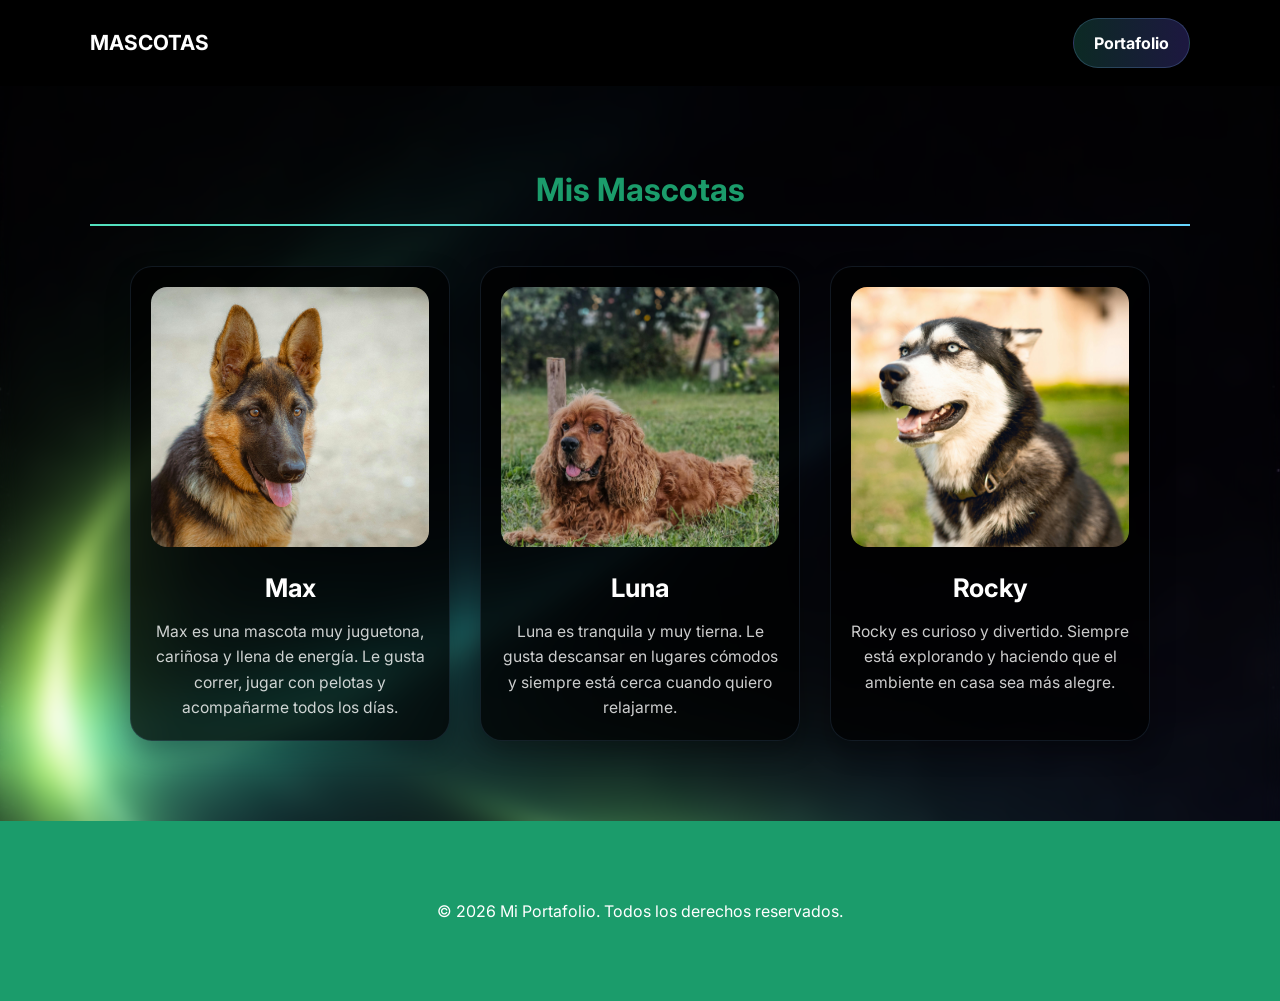
==== mascotas.html @ 23755d36 "my first portafolio" ====
<!doctype html>
<html lang="es">
  <head>
    <meta charset="UTF-8" />
    <meta name="viewport" content="width=device-width, initial-scale=1.0" />
    <title>Mis Mascotas</title>
    <link rel="stylesheet" href="style.css" />
    <link rel="preconnect" href="https://fonts.googleapis.com" />
    <link rel="preconnect" href="https://fonts.gstatic.com" crossorigin />
    <link
      href="https://fonts.googleapis.com/css2?family=Inter:ital,opsz,wght@0,14..32,100..900;1,14..32,100..900&display=swap"
      rel="stylesheet"
    />
  </head>
  <body>
    <header>
      <div class="container navbar">
        <div class="logo">MASCOTAS</div>

        <a href="index.html" class="btn btn-primary">Portafolio</a>
      </div>
    </header>

    <main>
      <section class="hero-pets">
        <div class="container">
          <div class="section-title">
            <h2>Mis Mascotas</h2>
            <hr class="linea" />
          </div>

          <div class="pets-gallery">
            <article class="pet-card">
              <img src="pet02.jpg" alt="Foto de Max" class="pet-image" />
              <h3>Max</h3>
              <p>
                Max es una mascota muy juguetona, cariñosa y llena de energía.
                Le gusta correr, jugar con pelotas y acompañarme todos los días.
              </p>
            </article>

            <article class="pet-card">
              <img src="pet01.jpg" alt="Foto de Luna" class="pet-image" />
              <h3>Luna</h3>
              <p>
                Luna es tranquila y muy tierna. Le gusta descansar en lugares
                cómodos y siempre está cerca cuando quiero relajarme.
              </p>
            </article>

            <article class="pet-card">
              <img src="pet03.jpg" alt="Foto de Rocky" class="pet-image" />
              <h3>Rocky</h3>
              <p>
                Rocky es curioso y divertido. Siempre está explorando y haciendo
                que el ambiente en casa sea más alegre.
              </p>
            </article>
          </div>
        </div>
      </section>
    </main>

    <footer class="pie">
      <p>&copy; 2026 Mi Portafolio. Todos los derechos reservados.</p>
    </footer>
  </body>
</html>
---- style.css ----
* {
  margin: 0;
  padding: 0;
  box-sizing: border-box;
}

html {
  scroll-behavior: smooth;
}

body {
  font-family: Arial, sans-serif;
  background-image: url("fondo-portafolio1.png");
  background-position: center;
  background-size: cover;
  background-repeat: no-repeat;
  background-attachment: fixed;
  backdrop-filter: blur(10px);
  font-family: "Inter", sans-serif;
  line-height: 1.5;
  color: white;
}

.container {
  width: min(1100px, 90%);
  margin: 0 auto;
}

/* Content Header*/

header {
  background: rgb(0, 0, 0);
  position: sticky;
  top: 0;
  z-index: 1000;
}

.navbar {
  display: flex;
  justify-content: space-between;
  align-items: center;
  padding: 18px 0;
}

.logo {
  font-size: 1.3rem;
  font-weight: bold;
}

.menu {
  display: flex;
  gap: 20px;
  align-items: center;
}

.menu {
  list-style: none;
  display: inline-block;
}

.menu a {
  position: relative;
  padding: 18px;
  color: #ffffffd6;
  text-decoration: none;
  font-size: 15px;
  font-weight: 500;
  transition: color 0.25s ease;
  white-space: nowrap;
}
.menu a::after {
  content: "";
  width: 0%;
  height: 2px;
  position: absolute;
  bottom: 0;
  left: 50%;
  background: linear-gradient(90deg, #53e0bd, #67d6ff);
  transition: all 0.4s ease;
}

.menu a:hover::after {
  width: 100%;
  left: 0;
}
.menu a:hover {
  color: white;
}

.btn {
  display: inline-flex;
  align-items: center;
  justify-content: center;
  padding: 12px 20px;
  border-radius: 999px;
  font-weight: bold;
  transition: 0.3s ease;
  text-decoration: none;
  color: inherit;
}

.btn-primary {
  border: 1px solid #81baff38;
  background: linear-gradient(90deg, #41e6c62e, #725eff40);
  backdrop-filter: blur(10px);
}

/* Content Section principal*/

.hero {
  padding: 140px 0;
}

.hero-content {
  display: grid;
  grid-template-columns: 1.2fr 1fr;
  gap: 40px;
  align-items: center;
}

.title-principal {
  font-size: 3rem;
}

.texto {
  background: linear-gradient(to right, #53e0bd, #67d6ff);
  -webkit-background-clip: text;
  background-clip: text;
  -webkit-text-fill-color: transparent;
  color: transparent;
  font-weight: bold;
  font-size: 3rem;
}

.btn-secondary {
  min-height: 58px;
  padding: 0 26px;
  border-radius: 999px;
  font-size: 18px;
  font-weight: 600;
  color: white;
  background: linear-gradient(90deg, #4ce0c0 0%, #6f7dff 100%);
}

.hero-buttons {
  display: flex;
  gap: 15px;
  flex-wrap: wrap;
  margin-top: 20px;
}

.hero-image {
  width: 100%;
  display: flex;
  align-items: center;
  justify-content: center;
}

.hero-image img {
  width: 100%;
  height: auto;
  transition: transform 0.3s ease-in-out;
  filter: drop-shadow(0px 10px 10px rgba(0, 0, 0, 2));
}
.hero-image img:hover {
  transform: scale(1.2);
}

/* Content Section About Me*/

.features {
  background-color: black;
  padding: 140px 0;
}

.section-title {
  text-align: center;
  margin-bottom: 40px;
  color: #1b9c6b;
}

.section-title h2 {
  font-size: 2rem;
  margin-bottom: 10px;
}

.linea {
  border: none;
  height: 2px;
  background: linear-gradient(90deg, #53e0bd, #67d6ff);
  width: 100%;
}

.features-grid {
  padding: 100px 0;
  display: grid;
  grid-template-columns: repeat(2, 1fr);
  gap: 20px;
}

.content-left {
  display: flex;
  justify-content: center;
}

.content-right {
  align-content: center;
}

.title-about-conten {
  font-size: 2rem;
}

.name {
  background: linear-gradient(to right, #53e0bd, #67d6ff);
  -webkit-background-clip: text;
  background-clip: text;
  -webkit-text-fill-color: transparent;
  color: transparent;
  font-weight: bold;
  font-size: 2rem;
}

/* Content Section Projects*/

.section-projects {
  padding: 140px 0;
}

.project-showcase {
  display: grid;
  grid-template-columns: 1fr 1fr;
  gap: 20px;
  margin: 100px 0;
  min-height: 580px;
  border-radius: 28px;
  overflow: hidden;
  background: linear-gradient(90deg, #111111 0%, #1a1a1f 45%, #2a2f39 100%);
  box-shadow: 0 18px 45px rgba(0, 0, 0, 0.35);
}

.project-info {
  padding: 50px 45px 50px 45px;
  display: flex;
  flex-direction: column;
  justify-content: center;
}

.project-tags {
  margin-bottom: 28px;
}

.project-tags span {
  border: 1px solid rgba(255, 255, 255, 0.35);
  color: rgba(255, 255, 255, 0.85);
  border-radius: 999px;
  padding: 8px 14px;
  font-size: 14px;
}

.project-info h3 {
  font-size: 2rem;
  line-height: 1;
  margin-bottom: 28px;
}

.project-description {
  font-size: 1rem;
  line-height: 1.8;
  color: rgba(255, 255, 255, 0.76);
  margin-bottom: 48px;
  max-width: 520px;
}

.project-data {
  display: flex;
  gap: 70px;
  margin-bottom: 55px;
}

.project-data small {
  color: rgba(255, 255, 255, 0.55);
  font-size: 1rem;
  margin-bottom: 10px;
}

.project-data p {
  font-size: 1rem;
  font-weight: 500;
}

.btn-case {
  display: inline-flex;
  align-items: center;
  justify-content: center;
  width: fit-content;
  min-height: 58px;
  padding: 0 34px;
  border-radius: 999px;
  text-decoration: none;
  font-size: 1.4rem;
  font-weight: 700;
  color: white;
  background: #53e0bd;
}

.project-image {
  align-content: center;
  display: flex;
  justify-content: center;
  padding: 14px;
}

.project-image img {
  width: 100%;
  object-fit: cover;
  border-radius: 22px;
}

/* Content Section Contact*/

.contact-section {
  padding: 140px 0;
  background-color: black;
}

.container-contact {
  max-width: 750px;
  margin: 80px auto 0;
  padding: 40px;
  border-radius: 28px;
  background: linear-gradient(90deg, #111111 0%, #1a1a1f);
  box-shadow: 0 18px 45px rgba(0, 0, 0, 0.35);
}

.contact-form {
  display: flex;
  flex-direction: column;

  gap: 24px;
}

.form-group {
  display: flex;
  flex-direction: column;
  gap: 10px;
}

.form-group label {
  font-size: 1rem;
  font-weight: 600;
  color: #ffffffd6;
}

.form-group input,
.form-group textarea {
  width: 100%;
  padding: 16px 18px;
  border: 1px solid #81baff38;
  border-radius: 16px;
  background: rgba(255, 255, 255, 0.04);
  color: white;
  font-size: 1rem;
  outline: none;
  transition: 0.3s ease;
}

.form-group textarea {
  resize: vertical;
  min-height: 160px;
}

.contact-form button {
  width: 190px;
  cursor: pointer;
}

/* Content Page pets*/

.hero-pets {
  padding: 80px 0;
}

.pets-gallery {
  display: flex;
  flex-wrap: wrap;
  justify-content: center;
  gap: 30px;
}

.pet-card {
  width: 320px;
  background: rgba(0, 0, 0, 0.7);
  border: 1px solid rgba(129, 186, 255, 0.12);
  border-radius: 22px;
  padding: 20px;
  text-align: center;
  backdrop-filter: blur(8px);
  box-shadow: 0 10px 25px rgba(0, 0, 0, 0.25);
}

.pet-card img {
  width: 100%;
  height: 260px;
  object-fit: cover;
  border-radius: 16px;
  margin-bottom: 16px;
}

.pet-card h3 {
  font-size: 1.6rem;
  margin-bottom: 12px;
}

.pet-card p {
  color: rgba(255, 255, 255, 0.8);
  line-height: 1.6;
  font-size: 0.98rem;
}

/* Content Footer*/

.pie {
  background-color: #1b9c6b;
  display: flex;
  height: 180px;
  align-items: center;
  justify-content: center;
  color: #ffffff;
}

@media (max-width: 900px) {
  .hero-content {
    grid-template-columns: 1fr;
  }

  .content-left {
    order: 2;
  }

  .content-right {
    order: 1;
  }

  .features-grid {
    grid-template-columns: 1fr;
  }
  .project-showcase {
    grid-template-columns: 1fr;
  }
  .project-info {
    order: 2;
  }
  .project-image {
    order: 1;
  }
}

@media (max-width: 600px) {
  .navbar {
    flex-direction: column;
    gap: 15px;
  }

  .menu {
    flex-wrap: wrap;
    justify-content: center;
  }

  .features-grid {
    grid-template-columns: 1fr;
  }

  .hero-text h1 {
    font-size: 2rem;
  }

  .hero-buttons {
    flex-direction: column;
  }

  .btn {
    width: 100%;
  }
  .contact-box {
    padding: 25px;
    margin-top: 50px;
  }

  .contact-form button {
    align-self: stretch;
  }
}
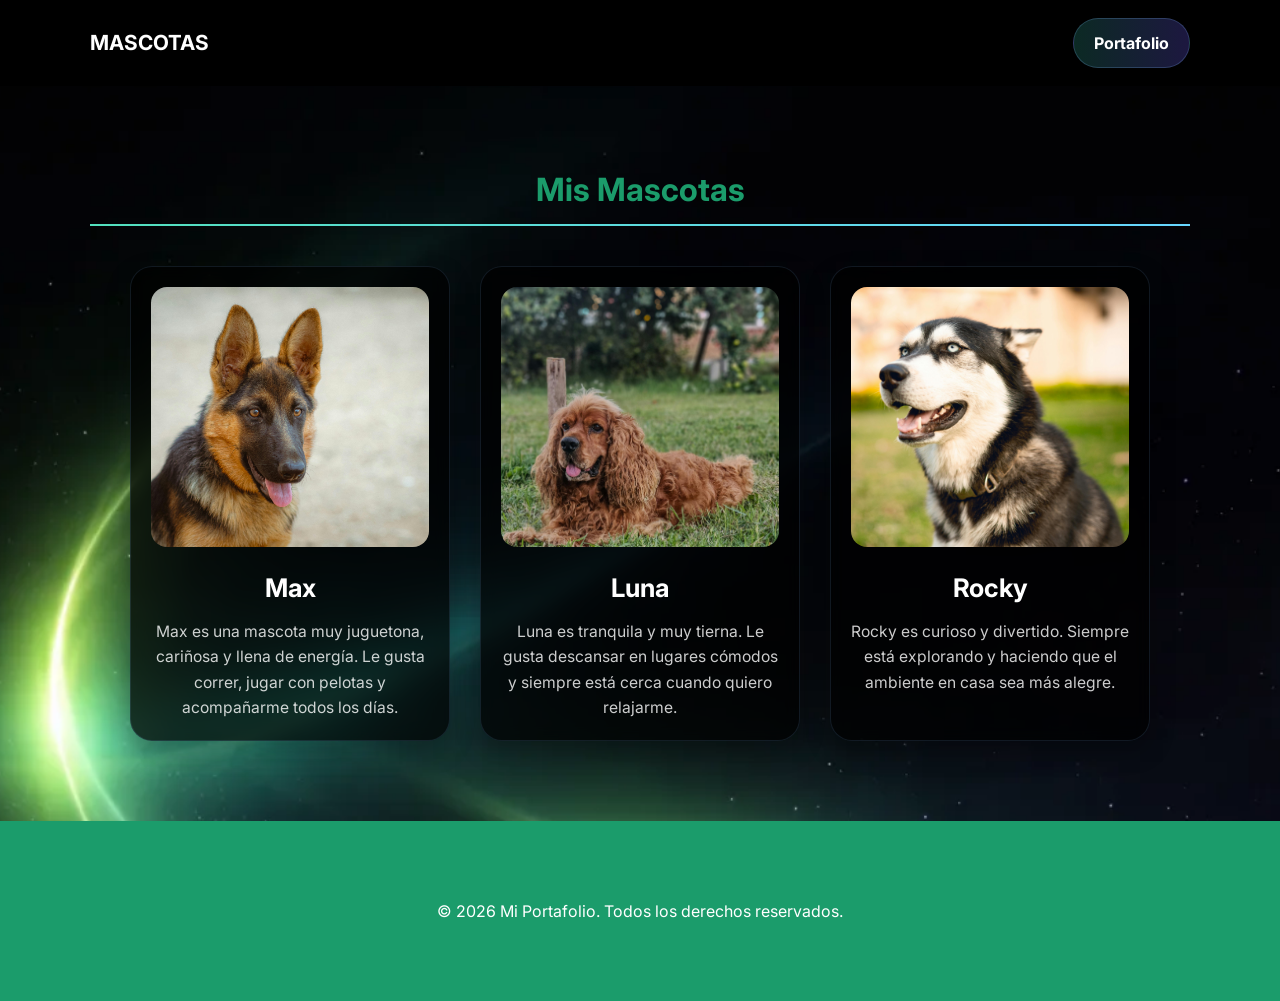
==== commit a5b6a661: "update portafolio fon" ====
--- a/mascotas.html
+++ b/mascotas.html
@@ -13,6 +13,7 @@
     />
   </head>
   <body>
+    <div class="bg-fixed"></div>
     <header>
       <div class="container navbar">
         <div class="logo">MASCOTAS</div>
--- a/style.css
+++ b/style.css
@@ -9,16 +9,22 @@
 }
 
 body {
-  font-family: Arial, sans-serif;
-  background-image: url("fondo-portafolio1.png");
+  font-family: "Inter", sans-serif;
+  line-height: 1.5;
+  color: white;
+  background: black;
+  position: relative;
+}
+
+.bg-fixed {
+  position: fixed;
+  inset: 0;
+  background-image: url("fondo-portafolio1.webp");
+  backdrop-filter: blur(10px);
   background-position: center;
   background-size: cover;
   background-repeat: no-repeat;
-  background-attachment: fixed;
-  backdrop-filter: blur(10px);
-  font-family: "Inter", sans-serif;
-  line-height: 1.5;
-  color: white;
+  z-index: -1;
 }
 
 .container {
@@ -29,7 +35,7 @@
 /* Content Header*/
 
 header {
-  background: rgb(0, 0, 0);
+  background: #000000;
   position: sticky;
   top: 0;
   z-index: 1000;
@@ -47,15 +53,27 @@
   font-weight: bold;
 }
 
+.close-menu {
+  display: none;
+  flex-direction: column;
+  gap: 4px;
+  background: none;
+  border: none;
+  padding: 4px;
+  cursor: pointer;
+}
+.close-menu span {
+  width: 25px;
+  height: 3px;
+  margin-top: 4px;
+  background-color: white;
+  display: block;
+}
 .menu {
   display: flex;
   gap: 20px;
   align-items: center;
-}
-
-.menu {
   list-style: none;
-  display: inline-block;
 }
 
 .menu a {
@@ -161,9 +179,6 @@
   height: auto;
   transition: transform 0.3s ease-in-out;
   filter: drop-shadow(0px 10px 10px rgba(0, 0, 0, 2));
-}
-.hero-image img:hover {
-  transform: scale(1.2);
 }
 
 /* Content Section About Me*/
@@ -457,14 +472,43 @@
 }
 
 @media (max-width: 600px) {
-  .navbar {
+  .menu {
+    display: flex;
+
     flex-direction: column;
-    gap: 15px;
-  }
-
-  .menu {
-    flex-wrap: wrap;
-    justify-content: center;
+    position: absolute;
+    width: 100%;
+    top: 100%;
+    left: 0;
+    z-index: 10;
+    height: 0;
+    overflow: hidden;
+    transition: all 0.5s ease-in-out;
+  }
+  .active {
+    height: 100vh;
+  }
+  .btn-mascota {
+    display: none;
+  }
+  .menu::after {
+    content: "";
+    z-index: -1;
+    left: 0;
+    position: absolute;
+    width: 100%;
+    height: 100%;
+    background-color: #000000ce;
+    backdrop-filter: blur(5px);
+  }
+  .close-menu {
+    display: block;
+    padding: 10px;
+  }
+
+  .menu a {
+    font-size: 20px;
+    color: white;
   }
 
   .features-grid {
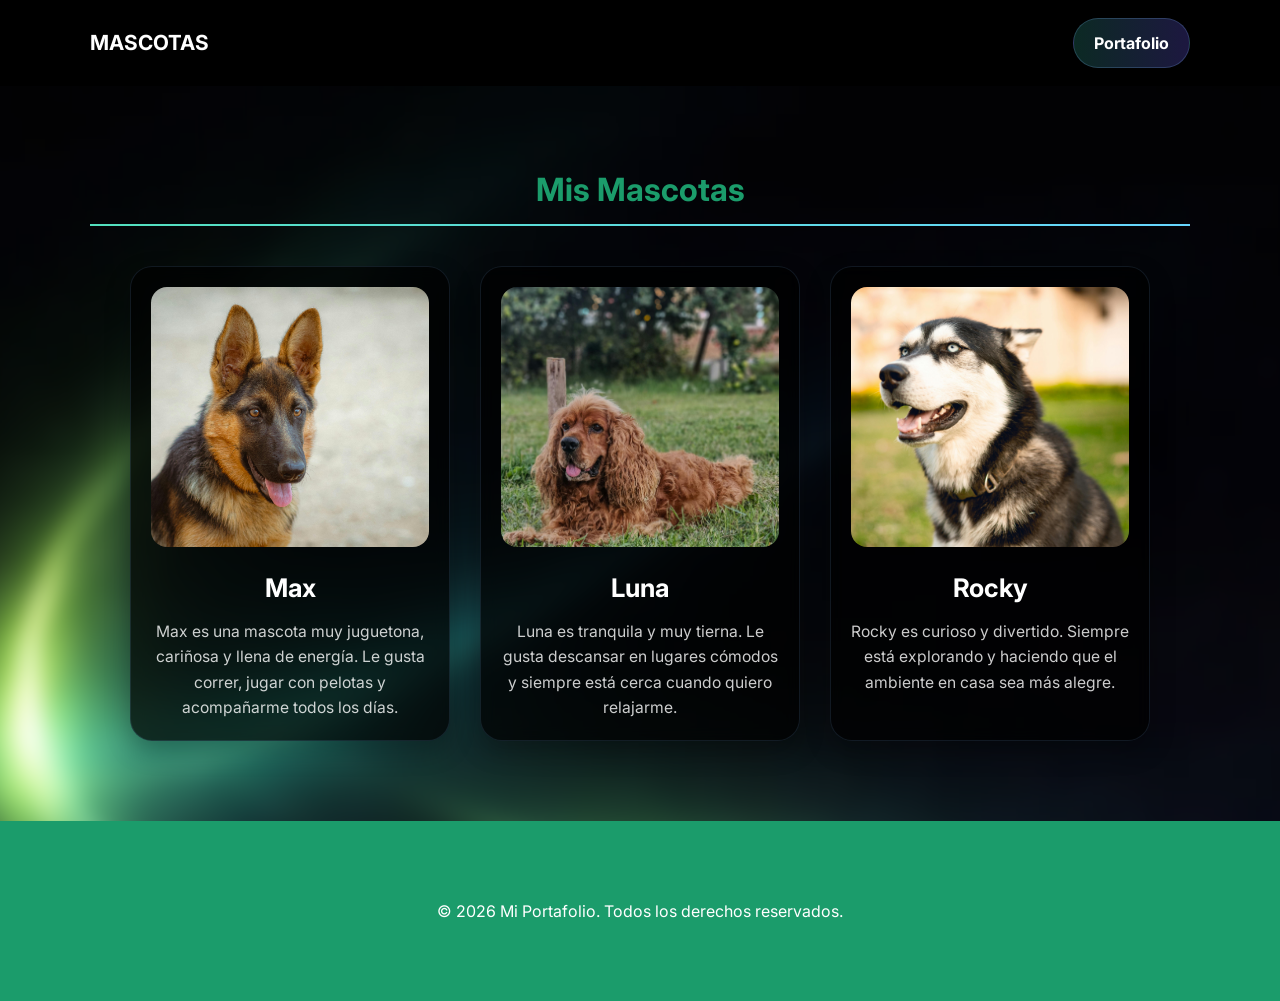
==== commit 5039f62e: "update portafolio grid" ====
--- a/mascotas.html
+++ b/mascotas.html
@@ -18,7 +18,7 @@
       <div class="container navbar">
         <div class="logo">MASCOTAS</div>
 
-        <a href="index.html" class="btn btn-primary">Portafolio</a>
+        <a href="index.html" class="btn-pag-mascota btn-primary">Portafolio</a>
       </div>
     </header>
 
--- a/style.css
+++ b/style.css
@@ -11,8 +11,8 @@
 body {
   font-family: "Inter", sans-serif;
   line-height: 1.5;
-  color: white;
-  background: black;
+  color: #ffffff;
+  background: #000000;
   position: relative;
 }
 
@@ -20,11 +20,13 @@
   position: fixed;
   inset: 0;
   background-image: url("fondo-portafolio1.webp");
-  backdrop-filter: blur(10px);
   background-position: center;
   background-size: cover;
   background-repeat: no-repeat;
   z-index: -1;
+  filter: blur(10px);
+  transform: scale(1.05);
+  pointer-events: none;
 }
 
 .container {
@@ -53,22 +55,28 @@
   font-weight: bold;
 }
 
+.open-menu {
+  display: none;
+  border: none;
+  background: none;
+  cursor: pointer;
+  color: #ffffff;
+  padding: 11.5px 0;
+}
+.icon {
+  width: 24px;
+  height: 24px;
+}
+
 .close-menu {
   display: none;
-  flex-direction: column;
-  gap: 4px;
   background: none;
   border: none;
-  padding: 4px;
   cursor: pointer;
-}
-.close-menu span {
-  width: 25px;
-  height: 3px;
-  margin-top: 4px;
-  background-color: white;
-  display: block;
-}
+  color: #ffffff;
+  padding: 11.5px 0;
+}
+
 .menu {
   display: flex;
   gap: 20px;
@@ -79,14 +87,15 @@
 .menu a {
   position: relative;
   padding: 18px;
-  color: #ffffffd6;
+  color: #ffffff;
   text-decoration: none;
   font-size: 15px;
   font-weight: 500;
   transition: color 0.25s ease;
   white-space: nowrap;
 }
-.menu a::after {
+
+.menu a:not(.btn-mascota)::after {
   content: "";
   width: 0%;
   height: 2px;
@@ -97,12 +106,13 @@
   transition: all 0.4s ease;
 }
 
-.menu a:hover::after {
+.menu a:not(.btn-mascota):hover::after {
   width: 100%;
   left: 0;
 }
-.menu a:hover {
-  color: white;
+
+.menu a:not(.btn-mascota):hover {
+  color: #ffffff;
 }
 
 .btn {
@@ -117,12 +127,27 @@
   color: inherit;
 }
 
+.btn-pag-mascota {
+  display: inline-flex;
+  align-items: center;
+  justify-content: center;
+  padding: 12px 20px;
+  border-radius: 999px;
+  font-weight: bold;
+  transition: 0.3s ease;
+  text-decoration: none;
+  color: inherit;
+}
+
 .btn-primary {
   border: 1px solid #81baff38;
   background: linear-gradient(90deg, #41e6c62e, #725eff40);
   backdrop-filter: blur(10px);
 }
 
+.btn-mascota {
+  margin-left: 10px;
+}
 /* Content Section principal*/
 
 .hero {
@@ -156,7 +181,7 @@
   border-radius: 999px;
   font-size: 18px;
   font-weight: 600;
-  color: white;
+  color: #ffffff;
   background: linear-gradient(90deg, #4ce0c0 0%, #6f7dff 100%);
 }
 
@@ -180,11 +205,14 @@
   transition: transform 0.3s ease-in-out;
   filter: drop-shadow(0px 10px 10px rgba(0, 0, 0, 2));
 }
+.hero-image img:hover {
+  transform: scale(1.05);
+}
 
 /* Content Section About Me*/
 
 .features {
-  background-color: black;
+  background-color: #000000;
   padding: 140px 0;
 }
 
@@ -251,7 +279,7 @@
   border-radius: 28px;
   overflow: hidden;
   background: linear-gradient(90deg, #111111 0%, #1a1a1f 45%, #2a2f39 100%);
-  box-shadow: 0 18px 45px rgba(0, 0, 0, 0.35);
+  box-shadow: 0 18px 45px #00000059;
 }
 
 .project-info {
@@ -266,8 +294,8 @@
 }
 
 .project-tags span {
-  border: 1px solid rgba(255, 255, 255, 0.35);
-  color: rgba(255, 255, 255, 0.85);
+  border: 1px solid #ffffff59;
+  color: #ffffffd9;
   border-radius: 999px;
   padding: 8px 14px;
   font-size: 14px;
@@ -282,7 +310,7 @@
 .project-description {
   font-size: 1rem;
   line-height: 1.8;
-  color: rgba(255, 255, 255, 0.76);
+  color: #ffffffc2;
   margin-bottom: 48px;
   max-width: 520px;
 }
@@ -294,7 +322,7 @@
 }
 
 .project-data small {
-  color: rgba(255, 255, 255, 0.55);
+  color: #ffffff8c;
   font-size: 1rem;
   margin-bottom: 10px;
 }
@@ -315,7 +343,7 @@
   text-decoration: none;
   font-size: 1.4rem;
   font-weight: 700;
-  color: white;
+  color: #ffffff;
   background: #53e0bd;
 }
 
@@ -336,7 +364,7 @@
 
 .contact-section {
   padding: 140px 0;
-  background-color: black;
+  background-color: #000000;
 }
 
 .container-contact {
@@ -345,7 +373,7 @@
   padding: 40px;
   border-radius: 28px;
   background: linear-gradient(90deg, #111111 0%, #1a1a1f);
-  box-shadow: 0 18px 45px rgba(0, 0, 0, 0.35);
+  box-shadow: 0 18px 45px #00000059;
 }
 
 .contact-form {
@@ -374,7 +402,7 @@
   border: 1px solid #81baff38;
   border-radius: 16px;
   background: rgba(255, 255, 255, 0.04);
-  color: white;
+  color: #ffffff;
   font-size: 1rem;
   outline: none;
   transition: 0.3s ease;
@@ -405,13 +433,13 @@
 
 .pet-card {
   width: 320px;
-  background: rgba(0, 0, 0, 0.7);
-  border: 1px solid rgba(129, 186, 255, 0.12);
+  background: #000000b3;
+  border: 1px solid #81baff1f;
   border-radius: 22px;
   padding: 20px;
   text-align: center;
   backdrop-filter: blur(8px);
-  box-shadow: 0 10px 25px rgba(0, 0, 0, 0.25);
+  box-shadow: 0 10px 25px #00000040;
 }
 
 .pet-card img {
@@ -428,7 +456,7 @@
 }
 
 .pet-card p {
-  color: rgba(255, 255, 255, 0.8);
+  color: #ffffffcc;
   line-height: 1.6;
   font-size: 0.98rem;
 }
@@ -474,7 +502,6 @@
 @media (max-width: 600px) {
   .menu {
     display: flex;
-
     flex-direction: column;
     position: absolute;
     width: 100%;
@@ -484,12 +511,23 @@
     height: 0;
     overflow: hidden;
     transition: all 0.5s ease-in-out;
+    padding: 0 20px;
   }
   .active {
     height: 100vh;
   }
+
+  .open-menu.actives {
+    display: none;
+  }
+  .close-menu.activesed {
+    display: block;
+  }
+
   .btn-mascota {
-    display: none;
+    display: inline-flex;
+    width: 100%;
+    margin-top: 20px;
   }
   .menu::after {
     content: "";
@@ -501,14 +539,13 @@
     background-color: #000000ce;
     backdrop-filter: blur(5px);
   }
-  .close-menu {
+  .open-menu {
     display: block;
-    padding: 10px;
   }
 
   .menu a {
     font-size: 20px;
-    color: white;
+    color: #ffffff;
   }
 
   .features-grid {
